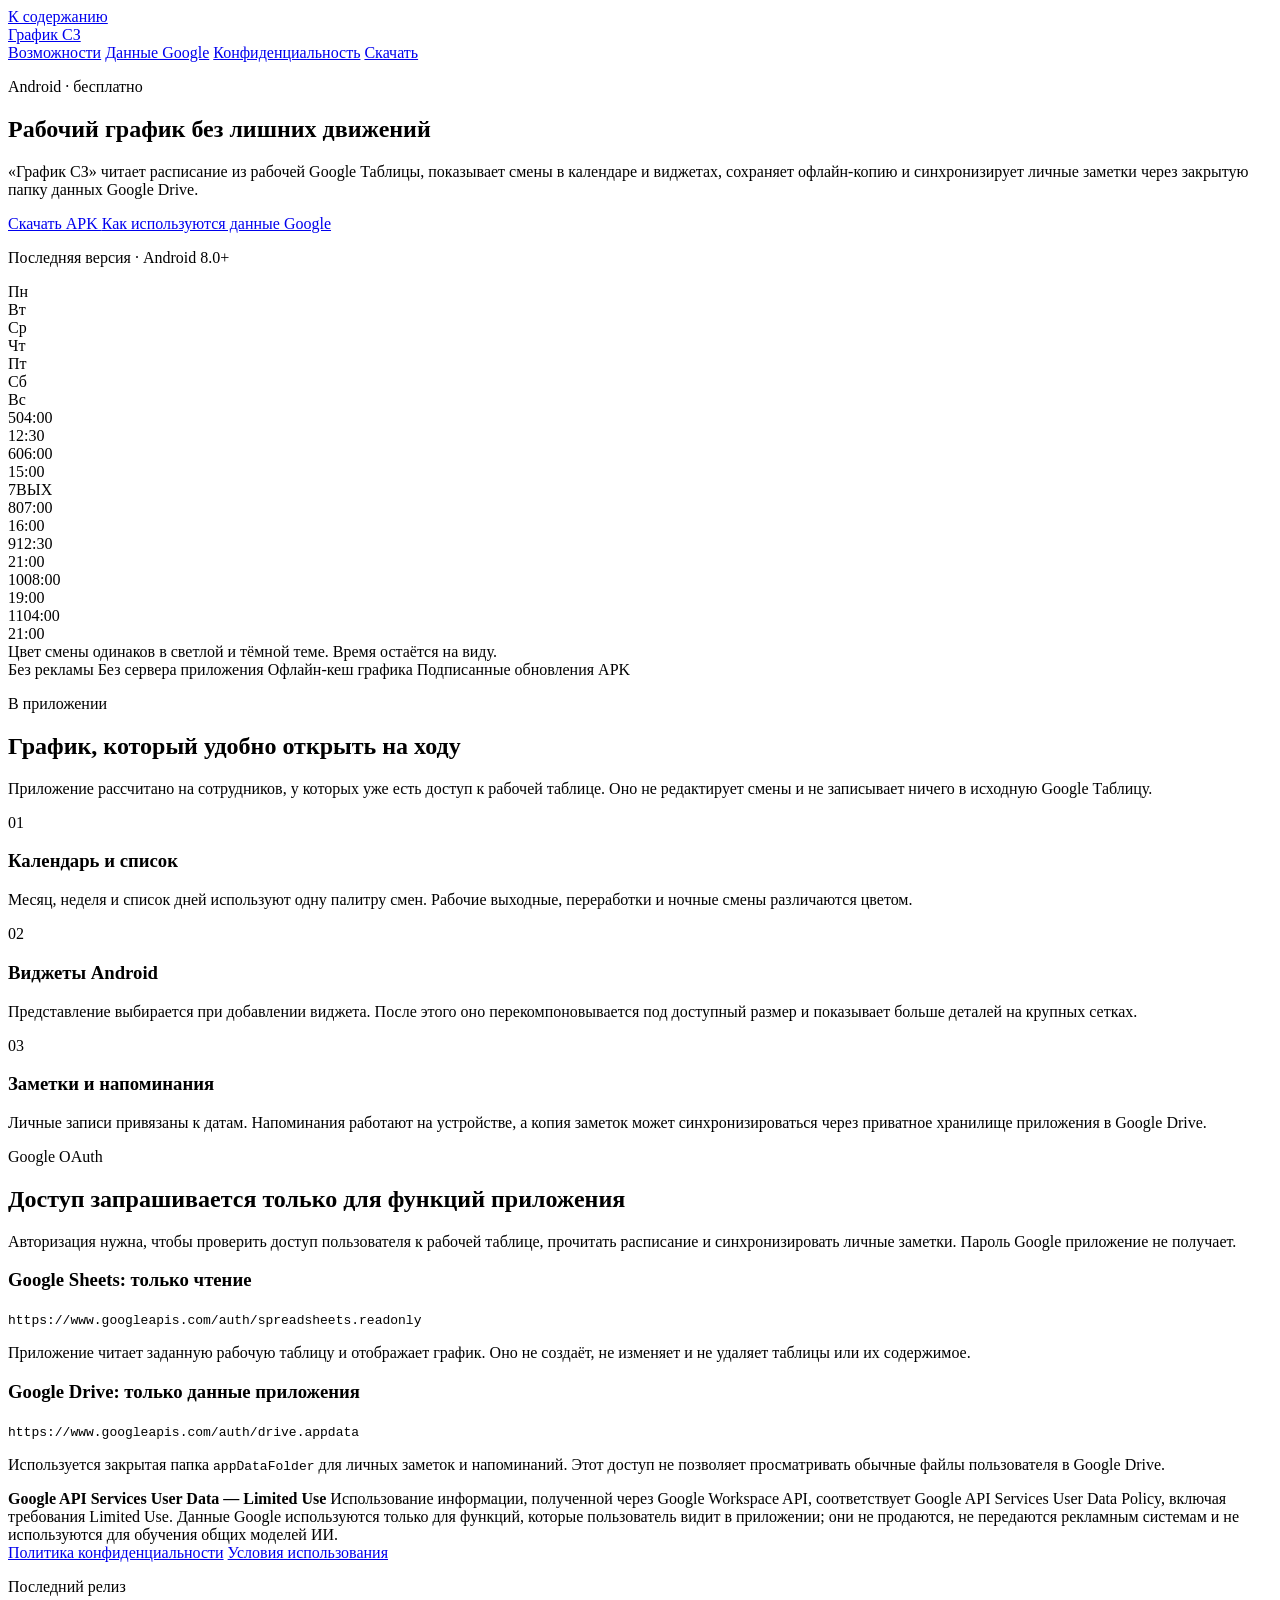
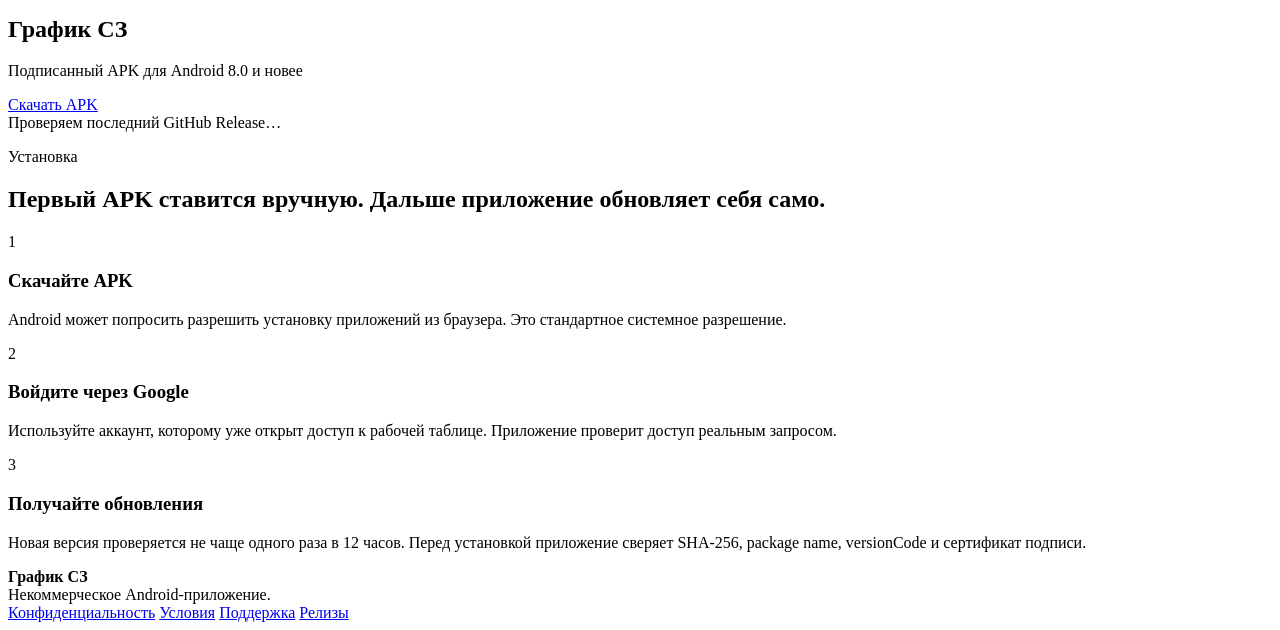
==== ShiftCalendar/index.html @ bf915b1e "Add Grafik SZ website preview" ====
<!doctype html>
<html lang="ru">
<head>
  <meta charset="utf-8">
  <meta name="viewport" content="width=device-width, initial-scale=1">
  <title>График СЗ — рабочий график на Android</title>
  <meta name="description" content="График СЗ показывает рабочее расписание из Google Таблицы, хранит личные заметки и напоминания и работает с офлайн-кешем. Скачать подписанный APK.">
  <meta name="theme-color" content="#f8f9fa" media="(prefers-color-scheme: light)">
  <meta name="theme-color" content="#111318" media="(prefers-color-scheme: dark)">
  <meta name="google-site-verification" content="qU7bp4clnOkal8gyV-sPg4hdkMjY6a0UCGM3ZnL39ak">
  <link rel="canonical" href="https://grafik-sz.is-a.dev/">
  <link rel="stylesheet" href="assets/site.css">
  <script src="assets/site.js" defer></script>
  <meta property="og:type" content="website">
  <meta property="og:title" content="График СЗ">
  <meta property="og:description" content="Рабочий график, виджеты, заметки и напоминания на Android.">
  <meta property="og:url" content="https://grafik-sz.is-a.dev/">
  <script type="application/ld+json">
  {
    "@context": "https://schema.org",
    "@type": "SoftwareApplication",
    "name": "График СЗ",
    "applicationCategory": "BusinessApplication",
    "operatingSystem": "Android 8.0+",
    "url": "https://grafik-sz.is-a.dev/",
    "downloadUrl": "https://github.com/ivan-s-2001/ShiftCalendar-Releases/releases/latest",
    "offers": {
      "@type": "Offer",
      "price": "0",
      "priceCurrency": "RUB"
    }
  }
  </script>
</head>
<body>
  <a class="skip-link" href="#main">К содержанию</a>

  <header class="site-header">
    <div class="shell nav">
      <a class="brand" href="./" aria-label="График СЗ, главная">
        <span class="brand-mark" aria-hidden="true"><span class="brand-calendar"></span></span>
        <span>График СЗ</span>
      </a>
      <nav class="nav-links" aria-label="Основная навигация">
        <a href="#features">Возможности</a>
        <a href="#google-data">Данные Google</a>
        <a href="privacy.html">Конфиденциальность</a>
        <a class="keep-mobile" href="#download">Скачать</a>
      </nav>
    </div>
  </header>

  <main id="main">
    <section class="shell hero">
      <div>
        <p class="eyebrow">Android · бесплатно</p>
        <h1>Рабочий график без лишних движений</h1>
        <p class="lead">
          «График СЗ» читает расписание из рабочей Google Таблицы, показывает смены в календаре и виджетах,
          сохраняет офлайн-копию и синхронизирует личные заметки через закрытую папку данных Google Drive.
        </p>
        <div class="actions">
          <a class="button primary" data-download-latest href="https://github.com/ivan-s-2001/ShiftCalendar-Releases/releases/latest">
            Скачать APK
          </a>
          <a class="button secondary" href="#google-data">Как используются данные Google</a>
        </div>
        <p class="release-meta">
          <span data-release-version>Последняя версия</span>
          <span aria-hidden="true"> · </span>
          <span data-release-meta>Android 8.0+</span>
        </p>
      </div>

      <div class="hero-card" aria-label="Пример недельного графика">
        <div class="calendar-demo">
          <div class="demo-head">Пн</div><div class="demo-head">Вт</div><div class="demo-head">Ср</div>
          <div class="demo-head">Чт</div><div class="demo-head">Пт</div><div class="demo-head">Сб</div>
          <div class="demo-head">Вс</div>

          <div class="shift morning"><span class="day">5</span><span>04:00<br>12:30</span></div>
          <div class="shift fn"><span class="day">6</span><span>06:00<br>15:00</span></div>
          <div class="shift dayoff"><span class="day">7</span><span>ВЫХ</span></div>
          <div class="shift pushkin"><span class="day">8</span><span>07:00<br>16:00</span></div>
          <div class="shift evening"><span class="day">9</span><span>12:30<br>21:00</span></div>
          <div class="shift overtime dark-ink"><span class="day">10</span><span>08:00<br>19:00</span></div>
          <div class="shift weekend"><span class="day">11</span><span>04:00<br>21:00</span></div>
        </div>
        <div class="hero-note">
          <span>Цвет смены одинаков в светлой и тёмной теме.</span>
          <span>Время остаётся на виду.</span>
        </div>
      </div>
    </section>

    <section class="shell trust" aria-label="Основные свойства">
      <div class="trust-row">
        <span class="pill">Без рекламы</span>
        <span class="pill">Без сервера приложения</span>
        <span class="pill">Офлайн-кеш графика</span>
        <span class="pill">Подписанные обновления APK</span>
      </div>
    </section>

    <section id="features" class="section">
      <div class="shell">
        <div class="section-intro">
          <p class="eyebrow">В приложении</p>
          <h2>График, который удобно открыть на ходу</h2>
          <p>
            Приложение рассчитано на сотрудников, у которых уже есть доступ к рабочей таблице.
            Оно не редактирует смены и не записывает ничего в исходную Google Таблицу.
          </p>
        </div>

        <div class="grid">
          <article class="card">
            <div class="card-number">01</div>
            <h3>Календарь и список</h3>
            <p>Месяц, неделя и список дней используют одну палитру смен. Рабочие выходные, переработки и ночные смены различаются цветом.</p>
          </article>
          <article class="card">
            <div class="card-number">02</div>
            <h3>Виджеты Android</h3>
            <p>Представление выбирается при добавлении виджета. После этого оно перекомпоновывается под доступный размер и показывает больше деталей на крупных сетках.</p>
          </article>
          <article class="card">
            <div class="card-number">03</div>
            <h3>Заметки и напоминания</h3>
            <p>Личные записи привязаны к датам. Напоминания работают на устройстве, а копия заметок может синхронизироваться через приватное хранилище приложения в Google Drive.</p>
          </article>
        </div>
      </div>
    </section>

    <section id="google-data" class="section">
      <div class="shell">
        <div class="section-intro">
          <p class="eyebrow">Google OAuth</p>
          <h2>Доступ запрашивается только для функций приложения</h2>
          <p>
            Авторизация нужна, чтобы проверить доступ пользователя к рабочей таблице, прочитать расписание
            и синхронизировать личные заметки. Пароль Google приложение не получает.
          </p>
        </div>

        <div class="data-grid">
          <article class="data-card">
            <h3>Google Sheets: только чтение</h3>
            <code class="scope">https://www.googleapis.com/auth/spreadsheets.readonly</code>
            <p>
              Приложение читает заданную рабочую таблицу и отображает график. Оно не создаёт, не изменяет
              и не удаляет таблицы или их содержимое.
            </p>
          </article>

          <article class="data-card">
            <h3>Google Drive: только данные приложения</h3>
            <code class="scope">https://www.googleapis.com/auth/drive.appdata</code>
            <p>
              Используется закрытая папка <code>appDataFolder</code> для личных заметок и напоминаний.
              Этот доступ не позволяет просматривать обычные файлы пользователя в Google Drive.
            </p>
          </article>
        </div>

        <div class="limited-use">
          <strong>Google API Services User Data — Limited Use</strong>
          <span>
            Использование информации, полученной через Google Workspace API, соответствует Google API Services
            User Data Policy, включая требования Limited Use. Данные Google используются только для функций,
            которые пользователь видит в приложении; они не продаются, не передаются рекламным системам и не
            используются для обучения общих моделей ИИ.
          </span>
        </div>

        <div class="actions">
          <a class="button secondary" href="privacy.html">Политика конфиденциальности</a>
          <a class="button secondary" href="terms.html">Условия использования</a>
        </div>
      </div>
    </section>

    <section id="download" class="section">
      <div class="shell">
        <div class="download-panel">
          <div class="download-row">
            <div>
              <p class="eyebrow">Последний релиз</p>
              <h2 data-release-version>График СЗ</h2>
              <p data-release-meta>Подписанный APK для Android 8.0 и новее</p>
            </div>
            <a class="button primary" data-download-latest href="https://github.com/ivan-s-2001/ShiftCalendar-Releases/releases/latest">
              Скачать APK
            </a>
          </div>
          <div class="status" data-release-status>
            Проверяем последний GitHub Release…
          </div>
        </div>
      </div>
    </section>

    <section class="section">
      <div class="shell">
        <div class="section-intro">
          <p class="eyebrow">Установка</p>
          <h2>Первый APK ставится вручную. Дальше приложение обновляет себя само.</h2>
        </div>
        <div class="grid">
          <article class="card">
            <div class="card-number">1</div>
            <h3>Скачайте APK</h3>
            <p>Android может попросить разрешить установку приложений из браузера. Это стандартное системное разрешение.</p>
          </article>
          <article class="card">
            <div class="card-number">2</div>
            <h3>Войдите через Google</h3>
            <p>Используйте аккаунт, которому уже открыт доступ к рабочей таблице. Приложение проверит доступ реальным запросом.</p>
          </article>
          <article class="card">
            <div class="card-number">3</div>
            <h3>Получайте обновления</h3>
            <p>Новая версия проверяется не чаще одного раза в 12 часов. Перед установкой приложение сверяет SHA-256, package name, versionCode и сертификат подписи.</p>
          </article>
        </div>
      </div>
    </section>
  </main>

  <footer class="site-footer">
    <div class="shell footer-row">
      <div>
        <strong>График СЗ</strong><br>
        <span>Некоммерческое Android-приложение.</span>
      </div>
      <div class="footer-links">
        <a href="privacy.html">Конфиденциальность</a>
        <a href="terms.html">Условия</a>
        <a href="support.html">Поддержка</a>
        <a href="https://github.com/ivan-s-2001/ShiftCalendar-Releases/releases">Релизы</a>
      </div>
    </div>
  </footer>
</body>
</html>
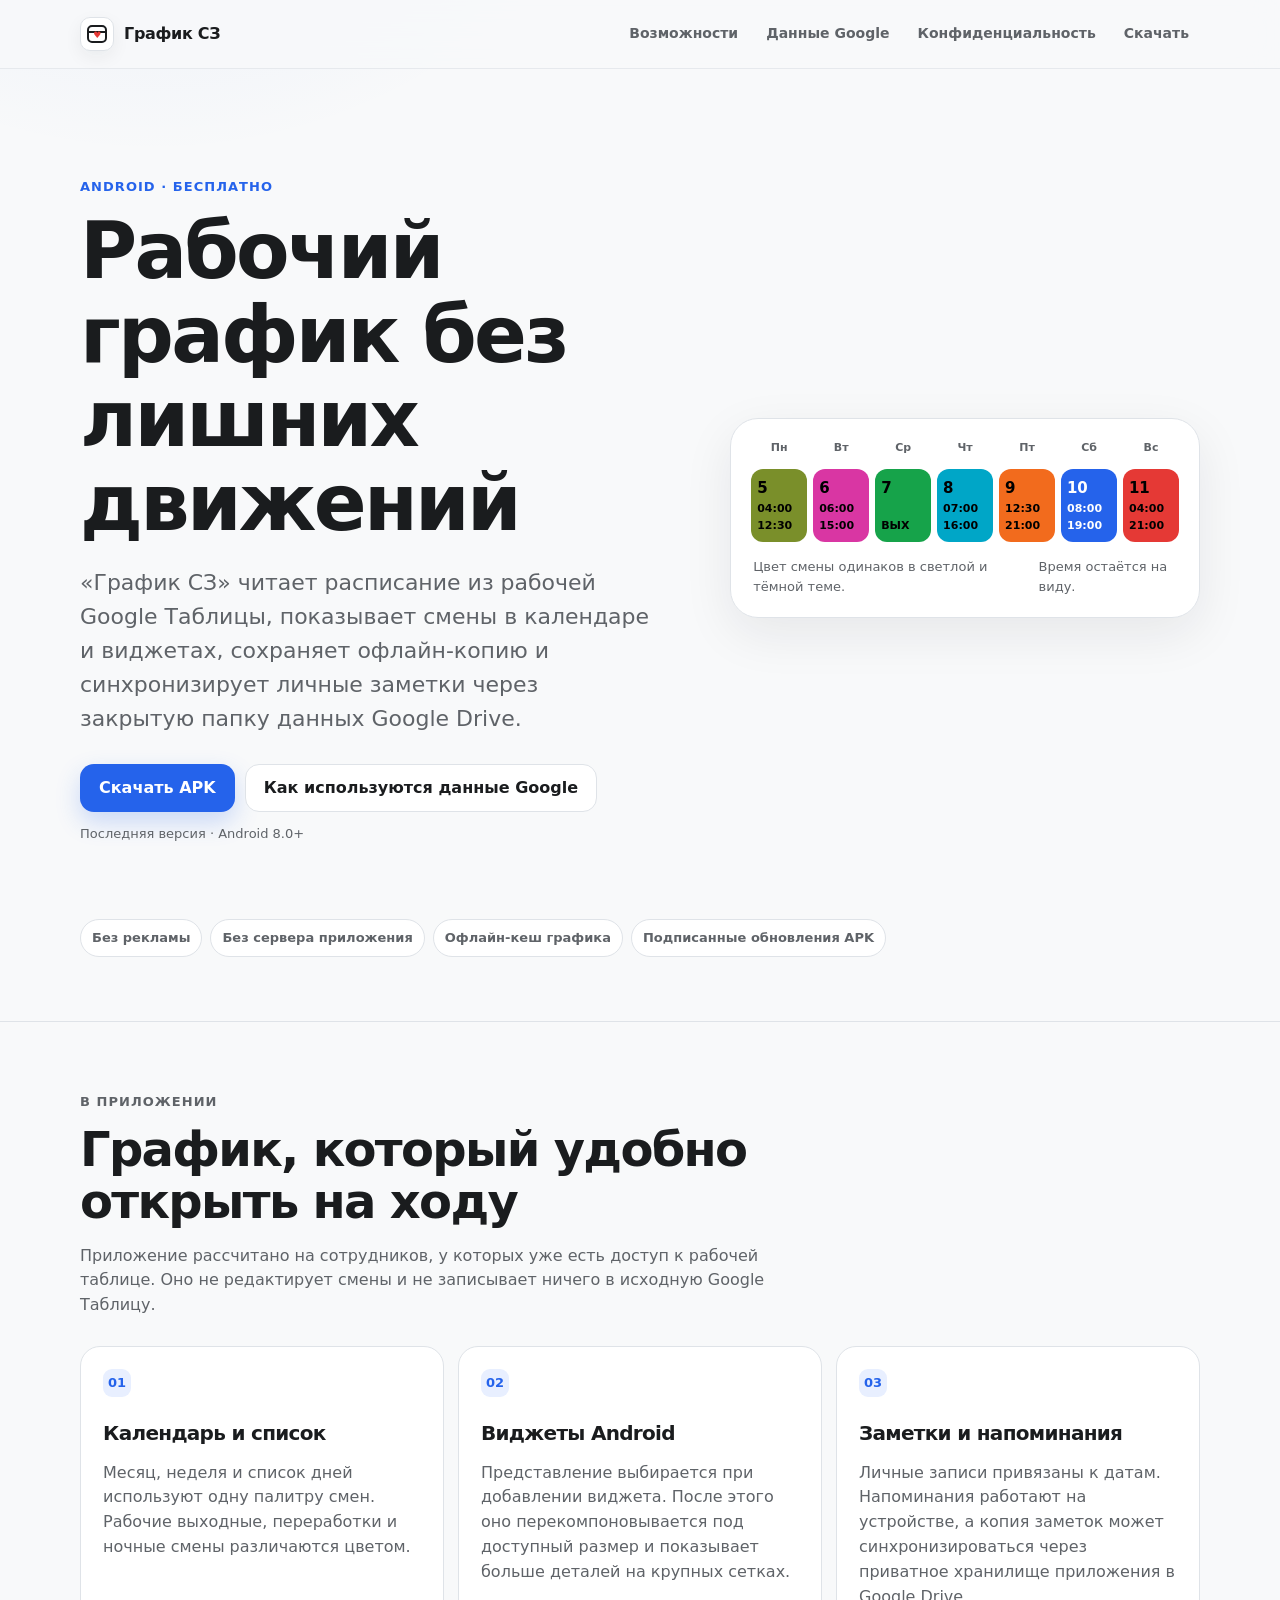
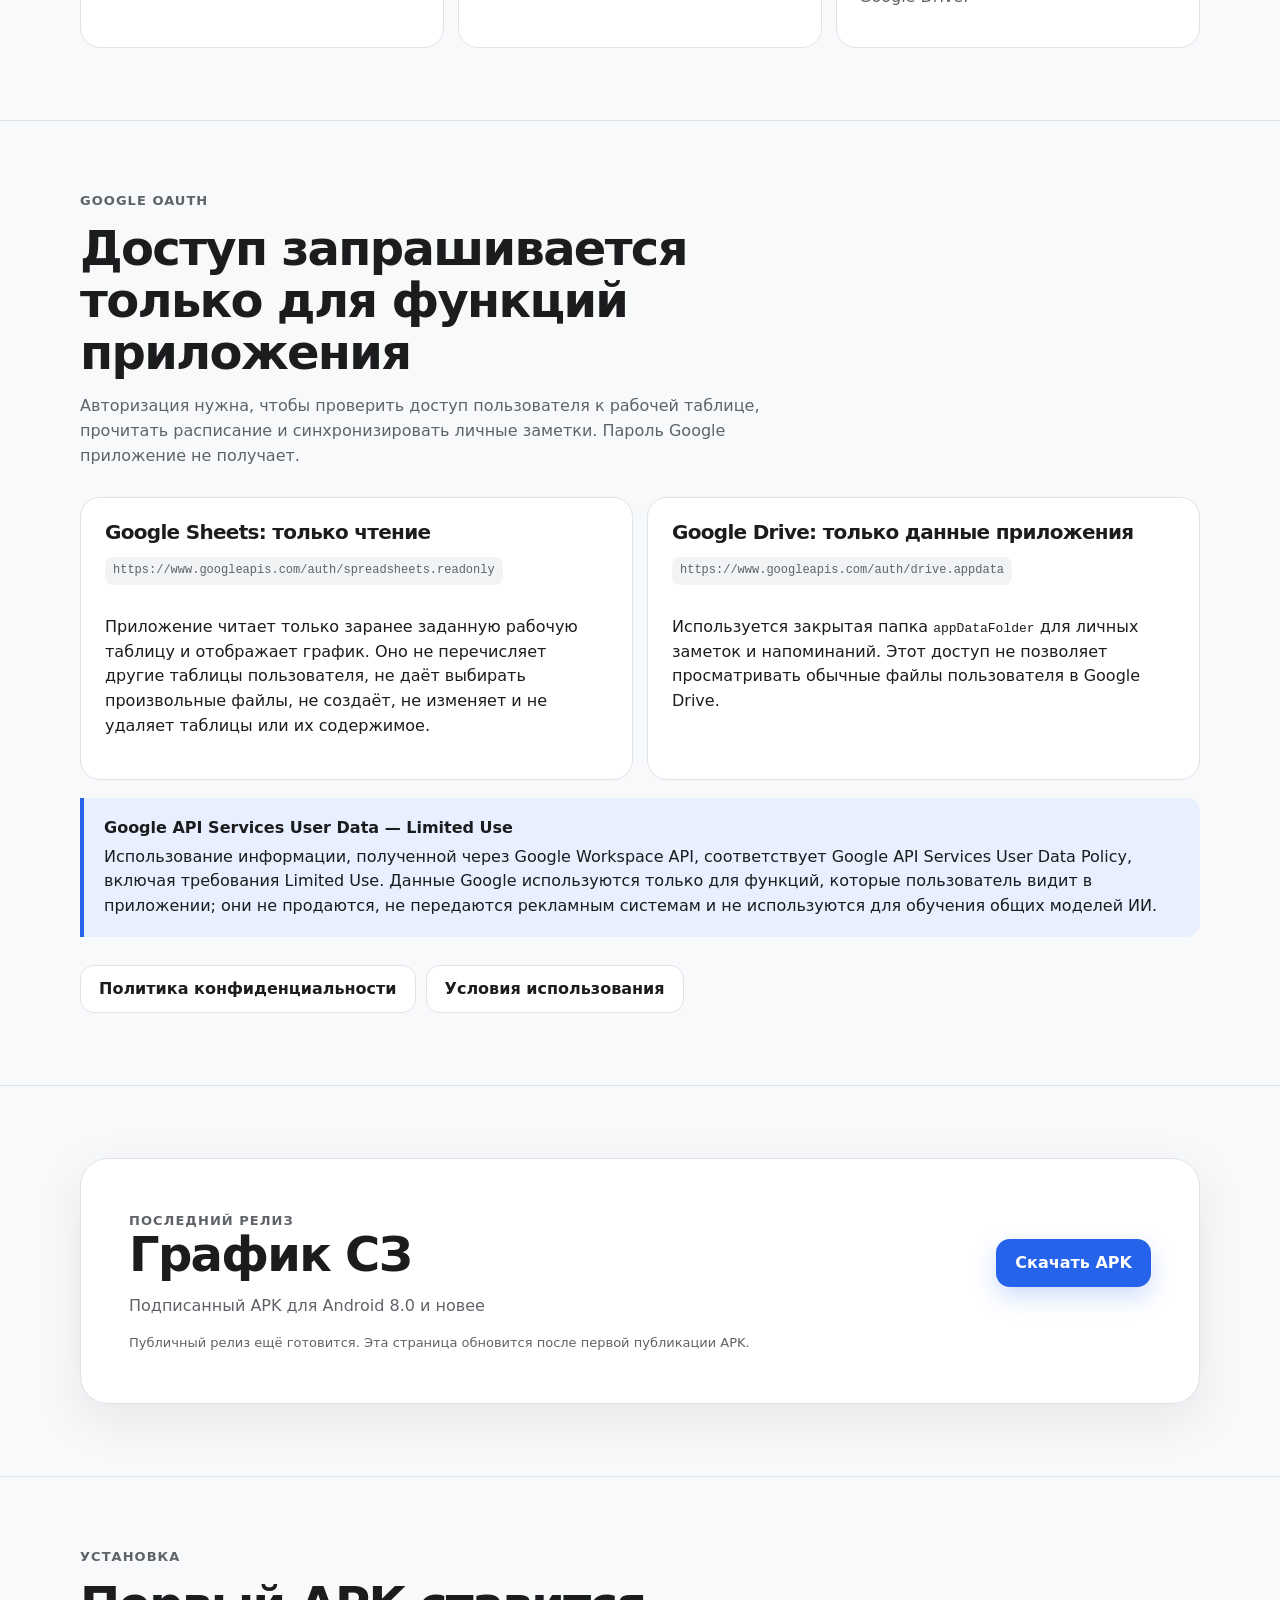
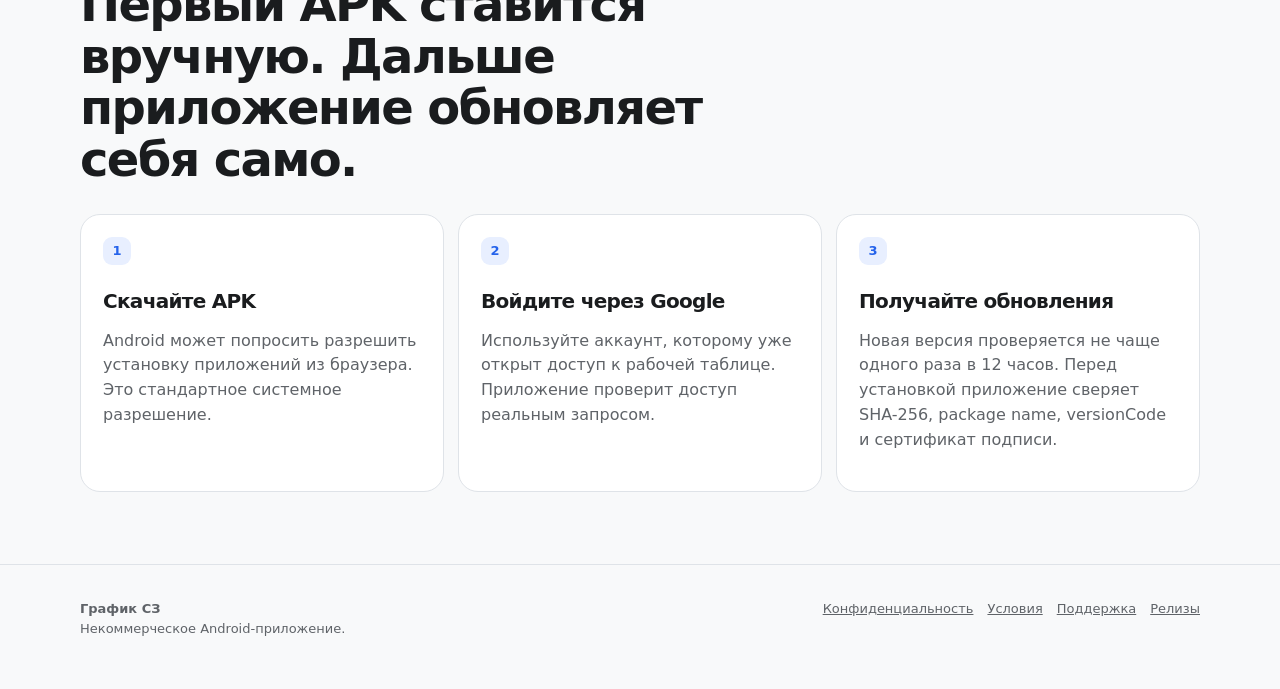
==== commit 13c544e9: "Sync Grafik SZ public disclosures" ====
--- a/ShiftCalendar/index.html
+++ b/ShiftCalendar/index.html
@@ -149,7 +149,8 @@
             <h3>Google Sheets: только чтение</h3>
             <code class="scope">https://www.googleapis.com/auth/spreadsheets.readonly</code>
             <p>
-              Приложение читает заданную рабочую таблицу и отображает график. Оно не создаёт, не изменяет
+              Приложение читает только заранее заданную рабочую таблицу и отображает график. Оно не перечисляет
+              другие таблицы пользователя, не даёт выбирать произвольные файлы, не создаёт, не изменяет
               и не удаляет таблицы или их содержимое.
             </p>
           </article>
--- a/ShiftCalendar/assets/site.css
+++ b/ShiftCalendar/assets/site.css
@@ -0,0 +1,533 @@
+:root {
+  color-scheme: light dark;
+  --bg: #f8f9fa;
+  --surface: #ffffff;
+  --surface-2: #f1f3f5;
+  --text: #1a1c1e;
+  --muted: #5f6368;
+  --line: #dfe3e8;
+  --accent: #2563eb;
+  --accent-strong: #1d4ed8;
+  --accent-soft: #e8efff;
+  --success: #16794b;
+  --shadow: 0 16px 50px rgba(24, 29, 39, .08);
+  --radius-xl: 28px;
+  --radius-lg: 20px;
+  --radius-md: 14px;
+  --max: 1120px;
+}
+
+@media (prefers-color-scheme: dark) {
+  :root {
+    --bg: #111318;
+    --surface: #1b1d22;
+    --surface-2: #23262d;
+    --text: #e3e2e6;
+    --muted: #b6b8c0;
+    --line: #343842;
+    --accent: #7aa2ff;
+    --accent-strong: #9ab8ff;
+    --accent-soft: #202b46;
+    --success: #75d5a4;
+    --shadow: 0 20px 60px rgba(0, 0, 0, .28);
+  }
+}
+
+* { box-sizing: border-box; }
+
+html {
+  scroll-behavior: smooth;
+  background: var(--bg);
+}
+
+body {
+  margin: 0;
+  font-family: Inter, ui-sans-serif, system-ui, -apple-system, BlinkMacSystemFont, "Segoe UI", sans-serif;
+  color: var(--text);
+  background:
+    radial-gradient(circle at 12% -10%, rgba(37, 99, 235, .12), transparent 34rem),
+    var(--bg);
+  line-height: 1.55;
+  -webkit-font-smoothing: antialiased;
+}
+
+a { color: inherit; }
+
+.skip-link {
+  position: absolute;
+  left: 16px;
+  top: -48px;
+  z-index: 100;
+  padding: 10px 14px;
+  border-radius: 12px;
+  background: var(--text);
+  color: var(--surface);
+}
+.skip-link:focus { top: 12px; }
+
+.shell {
+  width: min(calc(100% - 32px), var(--max));
+  margin-inline: auto;
+}
+
+.site-header {
+  position: sticky;
+  top: 0;
+  z-index: 20;
+  border-bottom: 1px solid color-mix(in srgb, var(--line) 72%, transparent);
+  background: color-mix(in srgb, var(--bg) 88%, transparent);
+  backdrop-filter: blur(18px);
+}
+
+.nav {
+  min-height: 68px;
+  display: flex;
+  align-items: center;
+  gap: 20px;
+}
+
+.brand {
+  display: inline-flex;
+  align-items: center;
+  gap: 10px;
+  text-decoration: none;
+  font-weight: 760;
+  letter-spacing: -.02em;
+}
+
+.brand-mark {
+  width: 34px;
+  height: 34px;
+  border-radius: 10px;
+  background: var(--surface);
+  border: 1px solid var(--line);
+  display: grid;
+  place-items: center;
+  box-shadow: 0 6px 18px rgba(24, 29, 39, .06);
+}
+
+.brand-calendar {
+  width: 20px;
+  height: 18px;
+  border: 2px solid currentColor;
+  border-radius: 5px;
+  position: relative;
+}
+
+.brand-calendar::before {
+  content: "";
+  position: absolute;
+  left: -2px;
+  right: -2px;
+  top: 4px;
+  border-top: 2px solid currentColor;
+}
+
+.brand-calendar::after {
+  content: "♥";
+  position: absolute;
+  inset: 3px 0 0;
+  display: grid;
+  place-items: center;
+  font-size: 9px;
+  line-height: 1;
+  color: #e53935;
+}
+
+.nav-links {
+  margin-left: auto;
+  display: flex;
+  align-items: center;
+  gap: 6px;
+}
+
+.nav-links a {
+  text-decoration: none;
+  color: var(--muted);
+  font-size: 14px;
+  font-weight: 620;
+  padding: 9px 11px;
+  border-radius: 10px;
+}
+
+.nav-links a:hover,
+.nav-links a:focus-visible {
+  color: var(--text);
+  background: var(--surface-2);
+  outline: none;
+}
+
+.hero {
+  padding: clamp(56px, 9vw, 110px) 0 44px;
+  display: grid;
+  grid-template-columns: minmax(0, 1.1fr) minmax(300px, .9fr);
+  gap: clamp(32px, 6vw, 76px);
+  align-items: center;
+}
+
+.eyebrow {
+  margin: 0 0 14px;
+  color: var(--accent);
+  font-size: 13px;
+  line-height: 1.2;
+  font-weight: 760;
+  letter-spacing: .08em;
+  text-transform: uppercase;
+}
+
+h1, h2, h3 {
+  margin-top: 0;
+  letter-spacing: -.035em;
+  line-height: 1.08;
+}
+
+h1 {
+  margin-bottom: 20px;
+  font-size: clamp(42px, 7vw, 78px);
+  max-width: 780px;
+}
+
+h2 {
+  margin-bottom: 14px;
+  font-size: clamp(30px, 4vw, 48px);
+}
+
+h3 {
+  margin-bottom: 9px;
+  font-size: 20px;
+}
+
+.lead {
+  max-width: 700px;
+  margin: 0;
+  color: var(--muted);
+  font-size: clamp(18px, 2.2vw, 22px);
+}
+
+.actions {
+  display: flex;
+  flex-wrap: wrap;
+  gap: 10px;
+  margin-top: 28px;
+}
+
+.button {
+  min-height: 48px;
+  padding: 0 18px;
+  border-radius: 14px;
+  display: inline-flex;
+  align-items: center;
+  justify-content: center;
+  gap: 8px;
+  text-decoration: none;
+  border: 1px solid transparent;
+  font-weight: 720;
+  transition: transform .16s ease, background .16s ease, border-color .16s ease;
+}
+
+.button:hover { transform: translateY(-1px); }
+
+.button.primary {
+  color: white;
+  background: #2563eb;
+  box-shadow: 0 10px 24px rgba(37, 99, 235, .22);
+}
+
+.button.primary:hover { background: #1d4ed8; }
+
+.button.secondary {
+  background: var(--surface);
+  border-color: var(--line);
+}
+
+.button.disabled {
+  pointer-events: none;
+  opacity: .58;
+}
+
+.release-meta {
+  margin-top: 12px;
+  color: var(--muted);
+  font-size: 13px;
+}
+
+.hero-card {
+  padding: 20px;
+  border: 1px solid var(--line);
+  background: color-mix(in srgb, var(--surface) 94%, transparent);
+  border-radius: var(--radius-xl);
+  box-shadow: var(--shadow);
+}
+
+.calendar-demo {
+  display: grid;
+  grid-template-columns: repeat(7, minmax(0, 1fr));
+  gap: 6px;
+}
+
+.demo-head {
+  padding: 0 2px 7px;
+  color: var(--muted);
+  text-align: center;
+  font-size: 11px;
+  font-weight: 720;
+}
+
+.shift {
+  min-height: 72px;
+  padding: 8px 6px;
+  border-radius: 12px;
+  color: #000;
+  display: flex;
+  flex-direction: column;
+  justify-content: space-between;
+  font-size: 11px;
+  font-weight: 740;
+}
+
+.shift .day {
+  font-size: 15px;
+  letter-spacing: -.02em;
+}
+
+.shift.dark-ink { color: #fff; }
+
+.shift.morning { background: #7a8f2a; }
+.shift.evening { background: #f26b1d; }
+.shift.fn { background: #d936a3; }
+.shift.pushkin { background: #00a6c7; }
+.shift.dayoff { background: #16a34a; }
+.shift.weekend { background: #e53935; }
+.shift.overtime { background: #2563eb; }
+
+.hero-note {
+  display: flex;
+  justify-content: space-between;
+  gap: 16px;
+  padding: 15px 2px 0;
+  color: var(--muted);
+  font-size: 13px;
+}
+
+.trust {
+  padding: 18px 0 64px;
+}
+
+.trust-row {
+  display: flex;
+  flex-wrap: wrap;
+  gap: 8px;
+}
+
+.pill {
+  padding: 8px 11px;
+  border: 1px solid var(--line);
+  border-radius: 999px;
+  background: var(--surface);
+  color: var(--muted);
+  font-size: 13px;
+  font-weight: 620;
+}
+
+.section {
+  padding: 72px 0;
+  border-top: 1px solid var(--line);
+}
+
+.section-intro {
+  max-width: 720px;
+  margin-bottom: 28px;
+}
+
+.section-intro p,
+.card p,
+.legal-copy p,
+.legal-copy li {
+  color: var(--muted);
+}
+
+.grid {
+  display: grid;
+  grid-template-columns: repeat(3, minmax(0, 1fr));
+  gap: 14px;
+}
+
+.card {
+  min-height: 190px;
+  padding: 22px;
+  border: 1px solid var(--line);
+  border-radius: var(--radius-lg);
+  background: var(--surface);
+}
+
+.card-number {
+  width: 28px;
+  height: 28px;
+  margin-bottom: 26px;
+  display: grid;
+  place-items: center;
+  border-radius: 9px;
+  background: var(--accent-soft);
+  color: var(--accent);
+  font-size: 13px;
+  font-weight: 800;
+}
+
+.data-grid {
+  display: grid;
+  grid-template-columns: repeat(2, minmax(0, 1fr));
+  gap: 14px;
+}
+
+.data-card {
+  padding: 24px;
+  border-radius: var(--radius-lg);
+  background: var(--surface);
+  border: 1px solid var(--line);
+}
+
+.scope {
+  display: inline-block;
+  max-width: 100%;
+  margin: 5px 0 14px;
+  padding: 5px 8px;
+  overflow-wrap: anywhere;
+  border-radius: 8px;
+  background: var(--surface-2);
+  color: var(--muted);
+  font: 12px/1.45 ui-monospace, SFMono-Regular, Menlo, Consolas, monospace;
+}
+
+.limited-use {
+  margin-top: 18px;
+  padding: 18px 20px;
+  border-left: 4px solid var(--accent);
+  border-radius: 0 var(--radius-md) var(--radius-md) 0;
+  background: var(--accent-soft);
+}
+
+.limited-use strong { display: block; margin-bottom: 4px; }
+
+.download-panel {
+  padding: clamp(24px, 5vw, 48px);
+  border: 1px solid var(--line);
+  border-radius: var(--radius-xl);
+  background: var(--surface);
+  box-shadow: var(--shadow);
+}
+
+.download-row {
+  display: flex;
+  align-items: center;
+  justify-content: space-between;
+  gap: 24px;
+}
+
+.download-row p {
+  margin: 6px 0 0;
+  color: var(--muted);
+}
+
+.status {
+  margin-top: 14px;
+  min-height: 22px;
+  color: var(--muted);
+  font-size: 13px;
+}
+
+.legal {
+  padding: 56px 0 88px;
+}
+
+.legal-head {
+  max-width: 760px;
+  margin-bottom: 36px;
+}
+
+.legal-head h1 {
+  font-size: clamp(38px, 6vw, 62px);
+}
+
+.legal-copy {
+  max-width: 800px;
+}
+
+.legal-copy h2 {
+  margin-top: 40px;
+  font-size: 26px;
+}
+
+.legal-copy h3 {
+  margin-top: 26px;
+  font-size: 18px;
+}
+
+.legal-copy ul {
+  padding-left: 22px;
+}
+
+.legal-copy a {
+  color: var(--accent);
+}
+
+.notice {
+  padding: 16px 18px;
+  border: 1px solid var(--line);
+  border-radius: var(--radius-md);
+  background: var(--surface);
+}
+
+.site-footer {
+  padding: 34px 0 50px;
+  border-top: 1px solid var(--line);
+  color: var(--muted);
+  font-size: 13px;
+}
+
+.footer-row {
+  display: flex;
+  justify-content: space-between;
+  gap: 24px;
+  align-items: flex-start;
+}
+
+.footer-links {
+  display: flex;
+  flex-wrap: wrap;
+  gap: 14px;
+}
+
+.footer-links a { color: inherit; }
+
+.muted { color: var(--muted); }
+
+@media (max-width: 820px) {
+  .nav-links a:not(.keep-mobile) { display: none; }
+  .hero { grid-template-columns: 1fr; padding-top: 52px; }
+  .hero-card { max-width: 620px; }
+  .grid { grid-template-columns: 1fr; }
+  .data-grid { grid-template-columns: 1fr; }
+  .download-row { align-items: flex-start; flex-direction: column; }
+  .footer-row { flex-direction: column; }
+}
+
+@media (max-width: 520px) {
+  .shell { width: min(calc(100% - 22px), var(--max)); }
+  .site-header .shell { width: min(calc(100% - 16px), var(--max)); }
+  .nav { min-height: 60px; }
+  .brand-mark { width: 31px; height: 31px; }
+  h1 { font-size: 42px; }
+  .hero { padding-top: 42px; gap: 28px; }
+  .hero-card { padding: 14px; }
+  .shift { min-height: 58px; padding: 6px 4px; font-size: 9px; }
+  .shift .day { font-size: 13px; }
+  .hero-note { flex-direction: column; gap: 4px; }
+  .section { padding: 56px 0; }
+  .card, .data-card { padding: 18px; }
+  .button { width: 100%; }
+}
+
+@media (prefers-reduced-motion: reduce) {
+  html { scroll-behavior: auto; }
+  *, *::before, *::after { transition: none !important; }
+}
